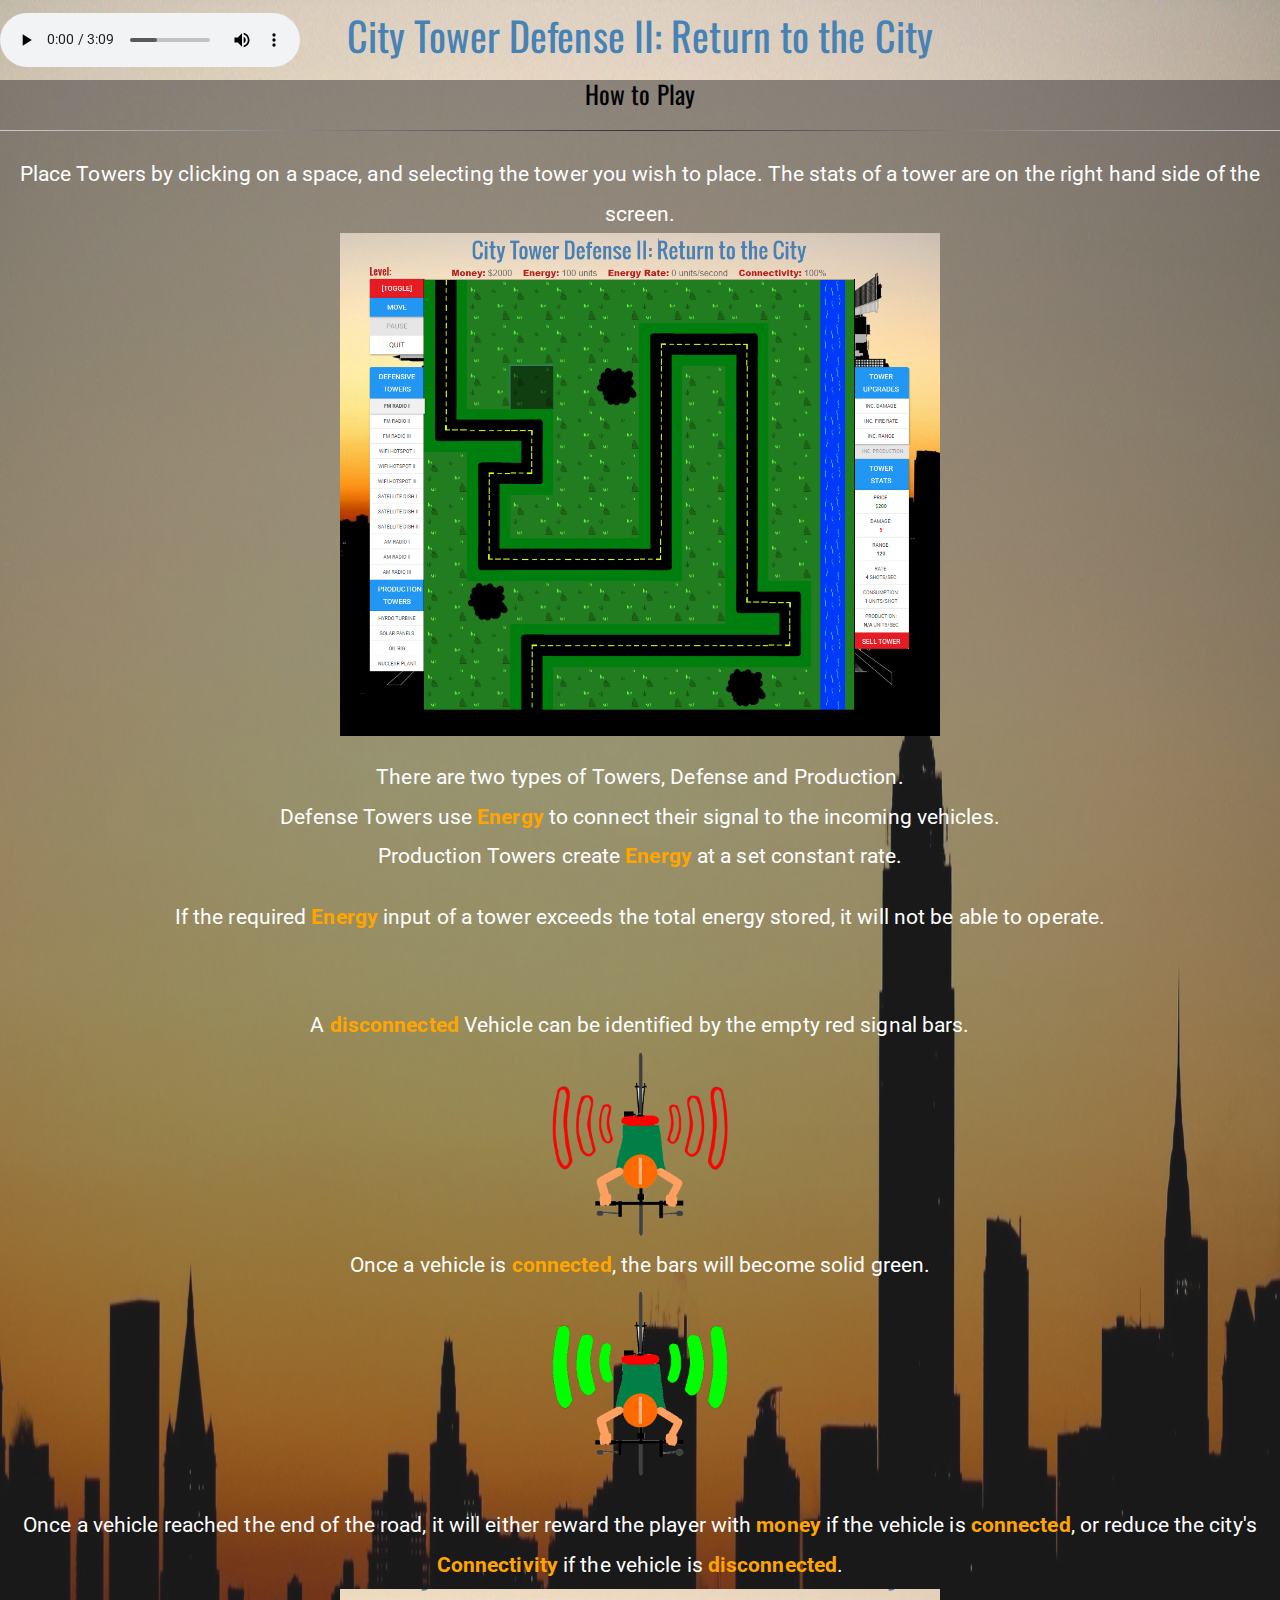
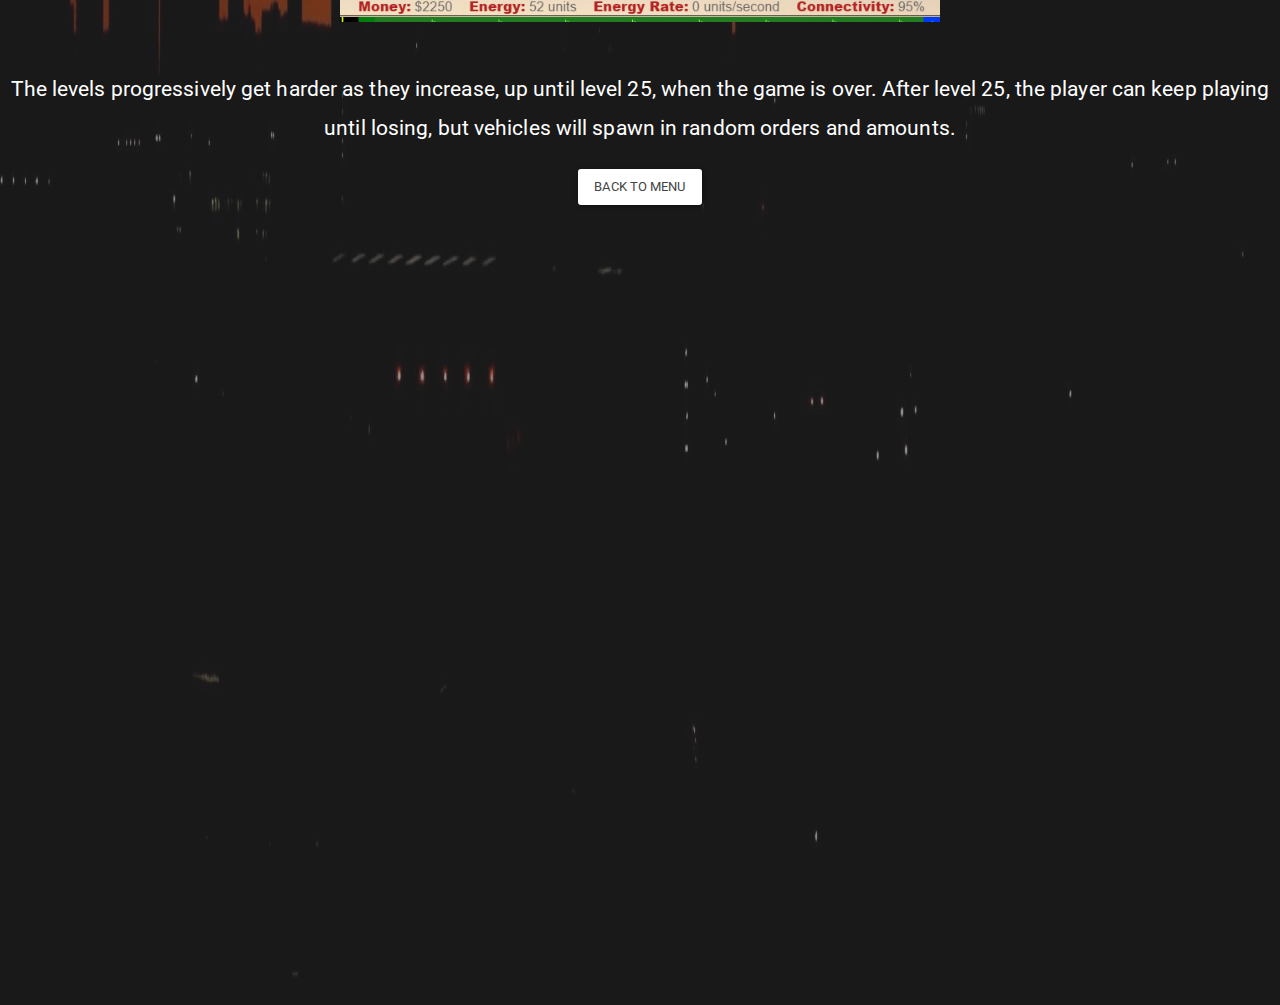
==== rules.html @ 8b81086a "Added Rules Page" ====
<!DOCTYPE HTML>
<html>
	<head>
		<!--<link rel="icon" href="favicon.ico">-->
		<title>CTD II: Return to the City</title>
		<script src="https://ajax.aspnetcdn.com/ajax/jQuery/jquery-1.11.3.min.js"></script>
		<link rel="stylesheet" type="text/css" href="bootstrap.min.css">
		<link href='https://fonts.googleapis.com/css?family=Oswald:400,700' rel='stylesheet' type='text/css'>
		<link rel="stylesheet" type="text/css" href="gameStyle.css">
		<!-- SCRIPTS -->
		<script type="text/javascript" src="fabric.min.js"></script>
		
		<script>
			
		</script>
		
	</head>
	<body onload="initialize();" style = "background-image: url('NYC.jpeg');background-size: 100% 100%;background-repeat: no-repeat;background-color:black;">
	<span style = "position:fixed;">
		<audio id = "music" controls autoplay loop src = "Music/elevator0.mp3"></audio><br />
		<!--<a href="#" onclick="nextSong();" class="btn btn-default">Next Song</a>-->
	</span>
	<h1>City Tower Defense II: Return to the City</h1>
	<div id="rulesbox" style = "background-image: url('blank.png');background-size: 80% 80%;background-repeat: no-repeat; background-color:rgba(50,50,50,.5);text-align:center;">
		<h2>How to Play</h2>
		<hr />
		<p class = "prules">Place Towers by clicking on a space, and selecting the tower you wish to place. The stats of a tower are
		 on the right hand side of the screen.<br /><img class = "rules" src = "rulesPics/rules1.png" /></p>
		<p class = "prules">There are two types of Towers, Defense and Production.<br /> Defense Towers use <b>Energy</b> to connect their
		 signal to the incoming vehicles.<br />Production Towers create <b>Energy</b> at a set constant rate.</p>
		<p class = "prules">If the required <b>Energy</b> input of a tower exceeds the total energy stored, it will not be able to operate.</p>
		 <br /><br />
		<p class = "prules">A <b>disconnected</b> Vehicle can be identified by the empty red signal bars.<br /><img class = "rules" src = "dirty/bike.png" style = "height: 200px;width:200px;" />
		<br />Once a vehicle is <b>connected</b>, the bars will become solid green.<br /><img class = "rules" src = "clean/bike.png" style = "height: 200px;width:200px;" /></p>
		<p class = "prules">Once a vehicle reached the end of the road, it will either reward the player with <b>money</b> if the vehicle is <b>connected</b>, 
		or reduce the city's <b>Connectivity</b> if the vehicle is <b>disconnected</b>.<br /><img class = "rules" src = "rulesPics/rules2.png" /></p><br />
		<p class = "prules">The levels progressively get harder as they increase, up until level 25, when the game is over. After level 25, the 
		player can keep playing until losing, but vehicles will spawn in random orders and amounts.</p>
		<a href="index.html"  class="btn btn-default" style = "margin:auto;">BACK TO MENU</a>
		
		
		
	
		
		<!--<div id = "infoBox"></div>-->
		<div class="alert alert-dismissible alert-danger" id = "infoBox">
		  <button type="button" class="close" onclick="dismissMessage();">&times;</button> <!--data-dismiss="alert"-->
		  <strong><span id = "infoBoxContent"></span></strong>
		</div>
		
		<h4 id = "levelCounter" class = "gameScreen">Level: <span id = "levelNumber"></span></h4>
		
		<canvas id="c" class = "gameScreen" width="800" height="800"></canvas>
		
	</div>	
	</body>
	<!--<script type="text/javascript" src="preLoader.js"></script>-->
		<script type="text/javascript" src="Objects.js"></script>
		<script type="text/javascript" src="Maps.js"></script>
		<script type="text/javascript" src="mapGrid.js"></script>
		<script type="text/javascript" src="Towers.js"></script>
		<script type="text/javascript" src="vehicles.js"></script>
		<script type="text/javascript" src="canvasTesting.js"></script>
		<script type="text/javascript" src="Game.js"></script>
		<script type="text/javascript" src="levels.js"></script>
		<script type="text/javascript" src="hudInfo.js"></script>
		
</html>
---- gameStyle.css ----
body
{
	overflow: scroll;
}

.mapPics
{
	margin:0 auto;
	width: 200px;
}

.rules
{
	width: 600px;
}
.prules
{
	color: white;
	font-size: 16pt;
}
b
{
	color:orange;
}

#contentFrame
{
	margin: auto;
	padding: 0px;
	border: 5px solid black;
	border-radius:1%;
	background:cornflowerblue;
	top: 107px;
	position: absolute;
	left: 50%;	
  	margin-left: -400px;
}

.gameScreen
{
	display:none;
}

.btn-group-vertical
{
	display:none;
	position: absolute;
  	left:0px;
}

.towers
{
	font-size:9px;
}

.towers:hover
{
	font-weight:800;
}

#mainMenuBtns
{
	/*position:relative;*/
	/*margin:0 auto;*/
	/*width:200px;*/
	margin-top:50px;
}

#mainBtn:hover
{
	font-weight:800;
}

hr {
    border: 0;
    height: 1px;
    background: #333;
    background-image: linear-gradient(to right, #ccc, #333, #ccc);
}

#infoBox
{
	display:none;
	position:absolute;
	z-index: 3;
	top:0px;
	left:670px;
}

#infoBoxContent
{
	font-family: inherit;
	color: inherit;
}

.canvas-container
{
    margin:0 auto;
}

canvas 
{
	position:absolute;
    border: thin solid black;
    display: block;
    padding: 0;
    left:100px;
    margin-top: 20px;
}

#container
{
	position:relative;
	width:1000px;
	margin: 0 auto;
}

#HUD_CONTAINER
{
	z-index: 10;
	text-align:center;
	position: absolute;
	top: 50px;
	width: 800px;
	left: 100px;	
}

.HUD
{
	padding: 0px 10px;
	font-family: helvetica;
	font-size:16px; 
}

#levelCounter
{
	position:absolute;
	margin-top:-3px;
	margin-left:auto;
}

.bold
{
	color: firebrick;
	font-weight: 800;
}

h1
{
	margin-top:1%;
	text-align:center;
	font-family:'Oswald', sans-serif;
	font-size:40px;
	color:steelblue;
}

h2
{
	text-align:center;
	font-family:'Oswald', sans-serif;
	font-size:25px;
	color:black;
	/*border-bottom: 2px solid black;*/
}

h3
{
	text-align:center;
	font-family:calibri;
	font-size:18px;
	color:black;
	margin-bottom:8px;
}

h4
{
	margin-top:-15px;
	text-align:center;
	font-family:'Oswald';
	font-size:18px;
	color:firebrick;
	font-weight:600;
}

.beta
{
	color:lightgray;
}

#menu
{
    /*border:solid thin black;*/
    top:8.9%;
    width:102px;
    background:rgba(255,255,255,1);
}

#shopMenu
{
    display:none;
    top:28%;
    width:102px;
    background:rgba(255,255,255,1);
}

#upgradeMenu
{
	display:none;
    top:28%;
    width:102px;
    left:initial;
    right:0px;
    background:rgba(255,255,255,1);
}

#sellPrice
{
	color:green;
}

#dmg
{
	color:red;
}

.sell
{
	height:30px;
	font-size:12px;
}

.shop-stats
{
	font-size:9px;
}

.shop-label:hover
{
	cursor:default;
}

.towerButtons
{
	width:70%;
	border-radius:2px;
	margin:5px auto;
}
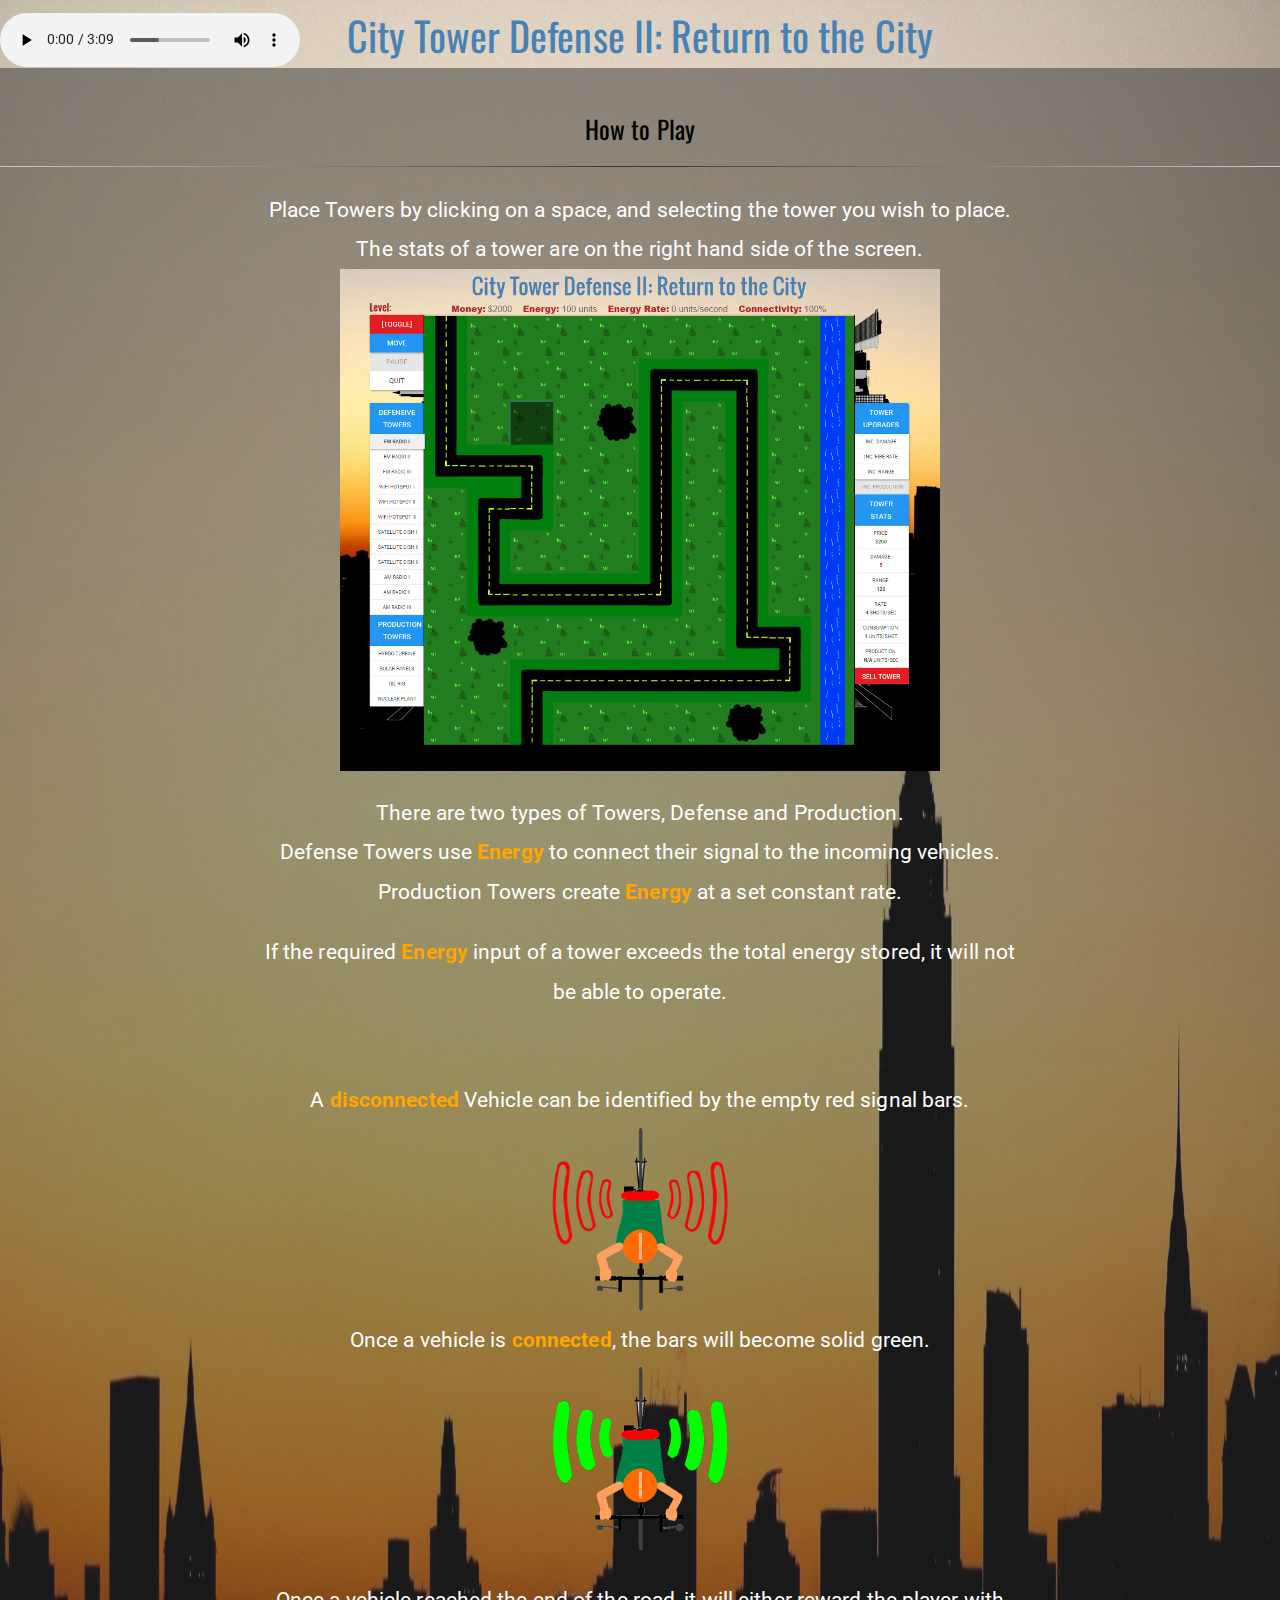
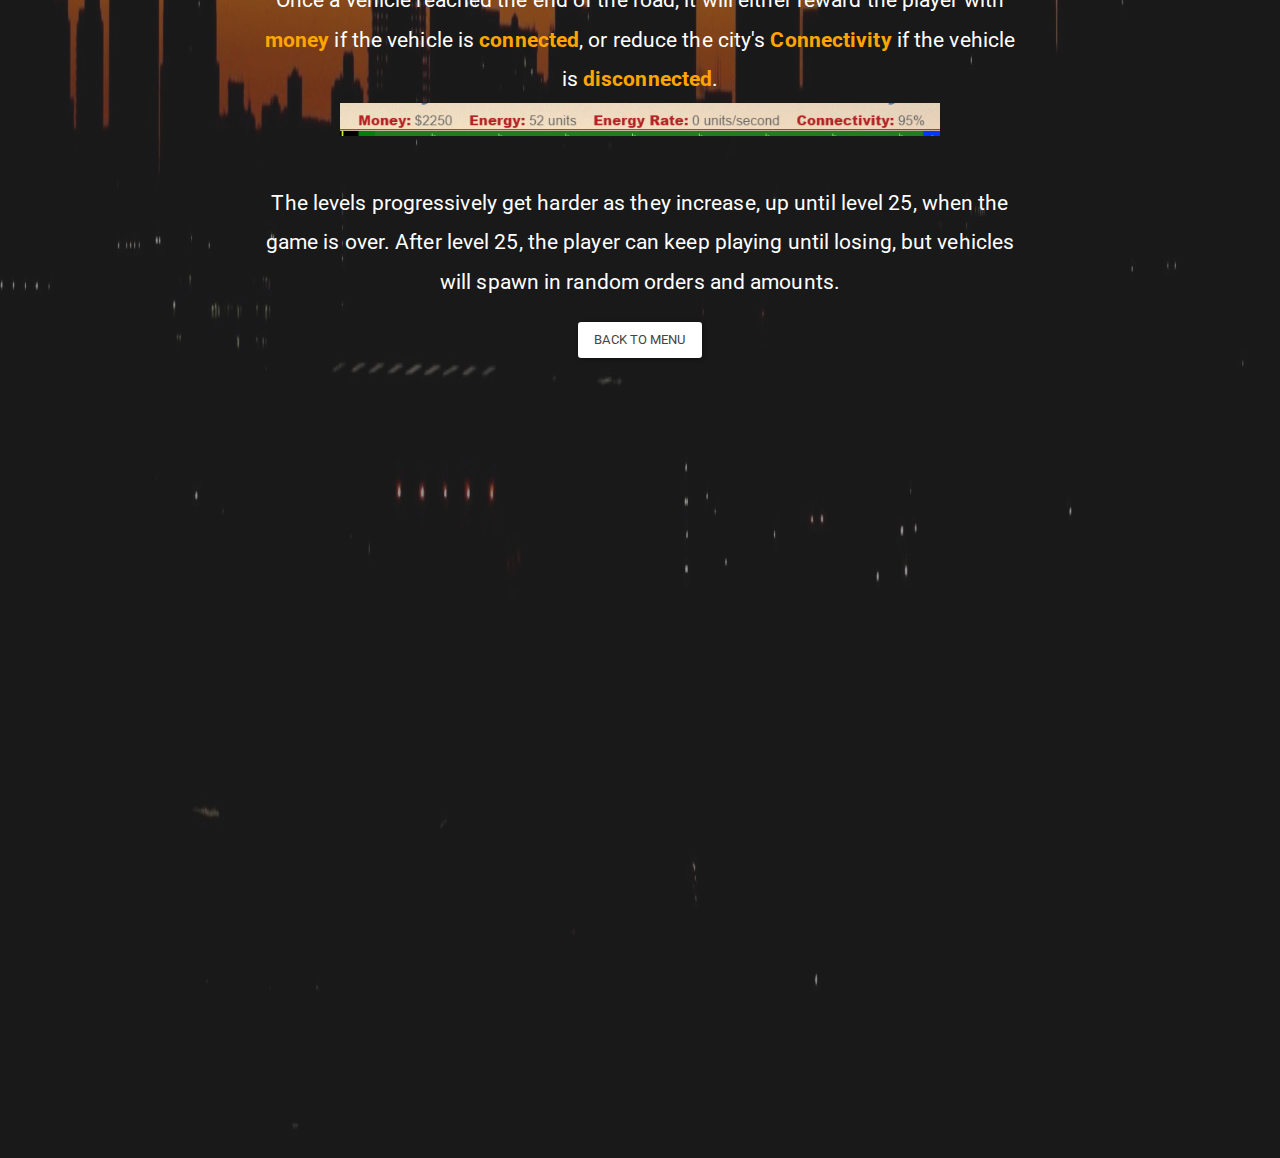
==== commit f1e4bfc9: "Line Break Added" ====
--- a/rules.html
+++ b/rules.html
@@ -22,6 +22,7 @@
 	</span>
 	<h1>City Tower Defense II: Return to the City</h1>
 	<div id="rulesbox" style = "background-image: url('blank.png');background-size: 80% 80%;background-repeat: no-repeat; background-color:rgba(50,50,50,.5);text-align:center;">
+		<br />
 		<h2>How to Play</h2>
 		<hr />
 		<p class = "prules">Place Towers by clicking on a space, and selecting the tower you wish to place. The stats of a tower are
@@ -65,4 +66,4 @@
 		<script type="text/javascript" src="levels.js"></script>
 		<script type="text/javascript" src="hudInfo.js"></script>
 		
-</html>+</html>
--- a/gameStyle.css
+++ b/gameStyle.css
@@ -17,6 +17,8 @@
 {
 	color: white;
 	font-size: 16pt;
+	margin-left:20%;
+	margin-right:20%;
 }
 b
 {
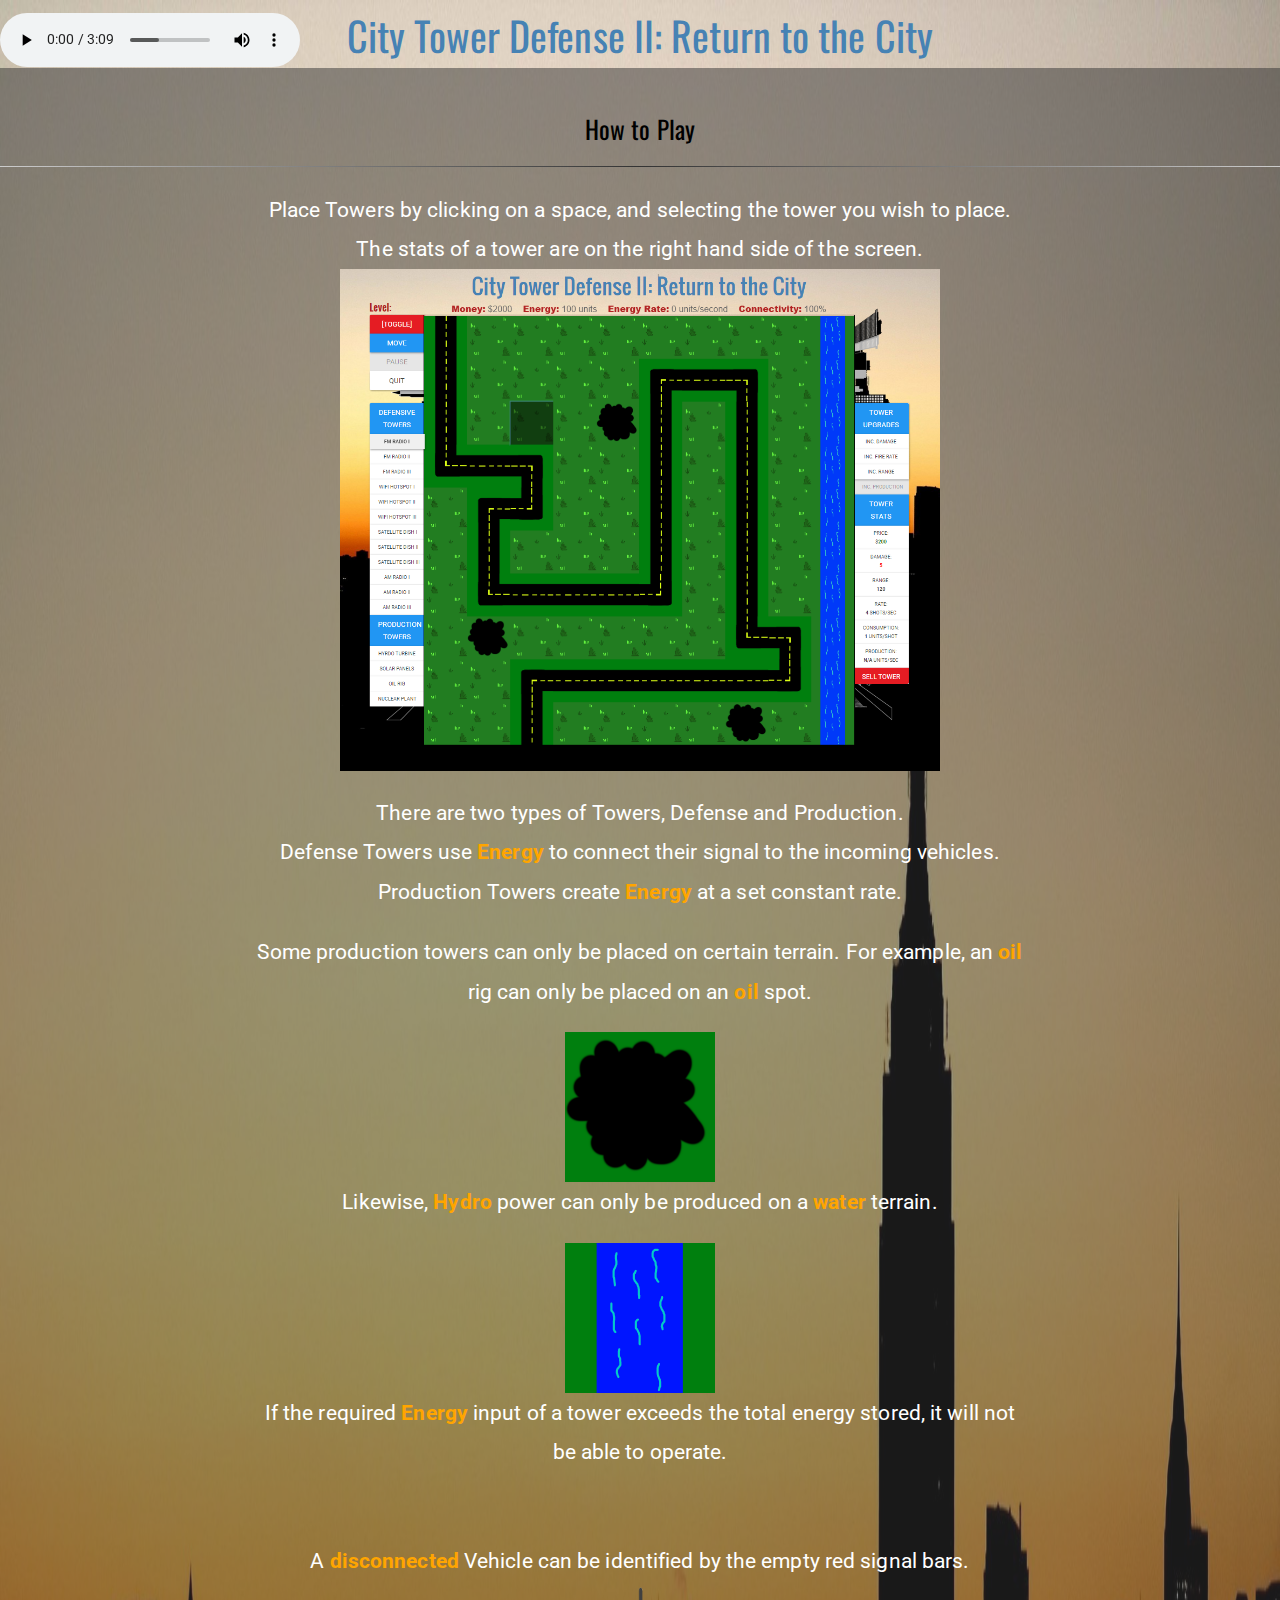
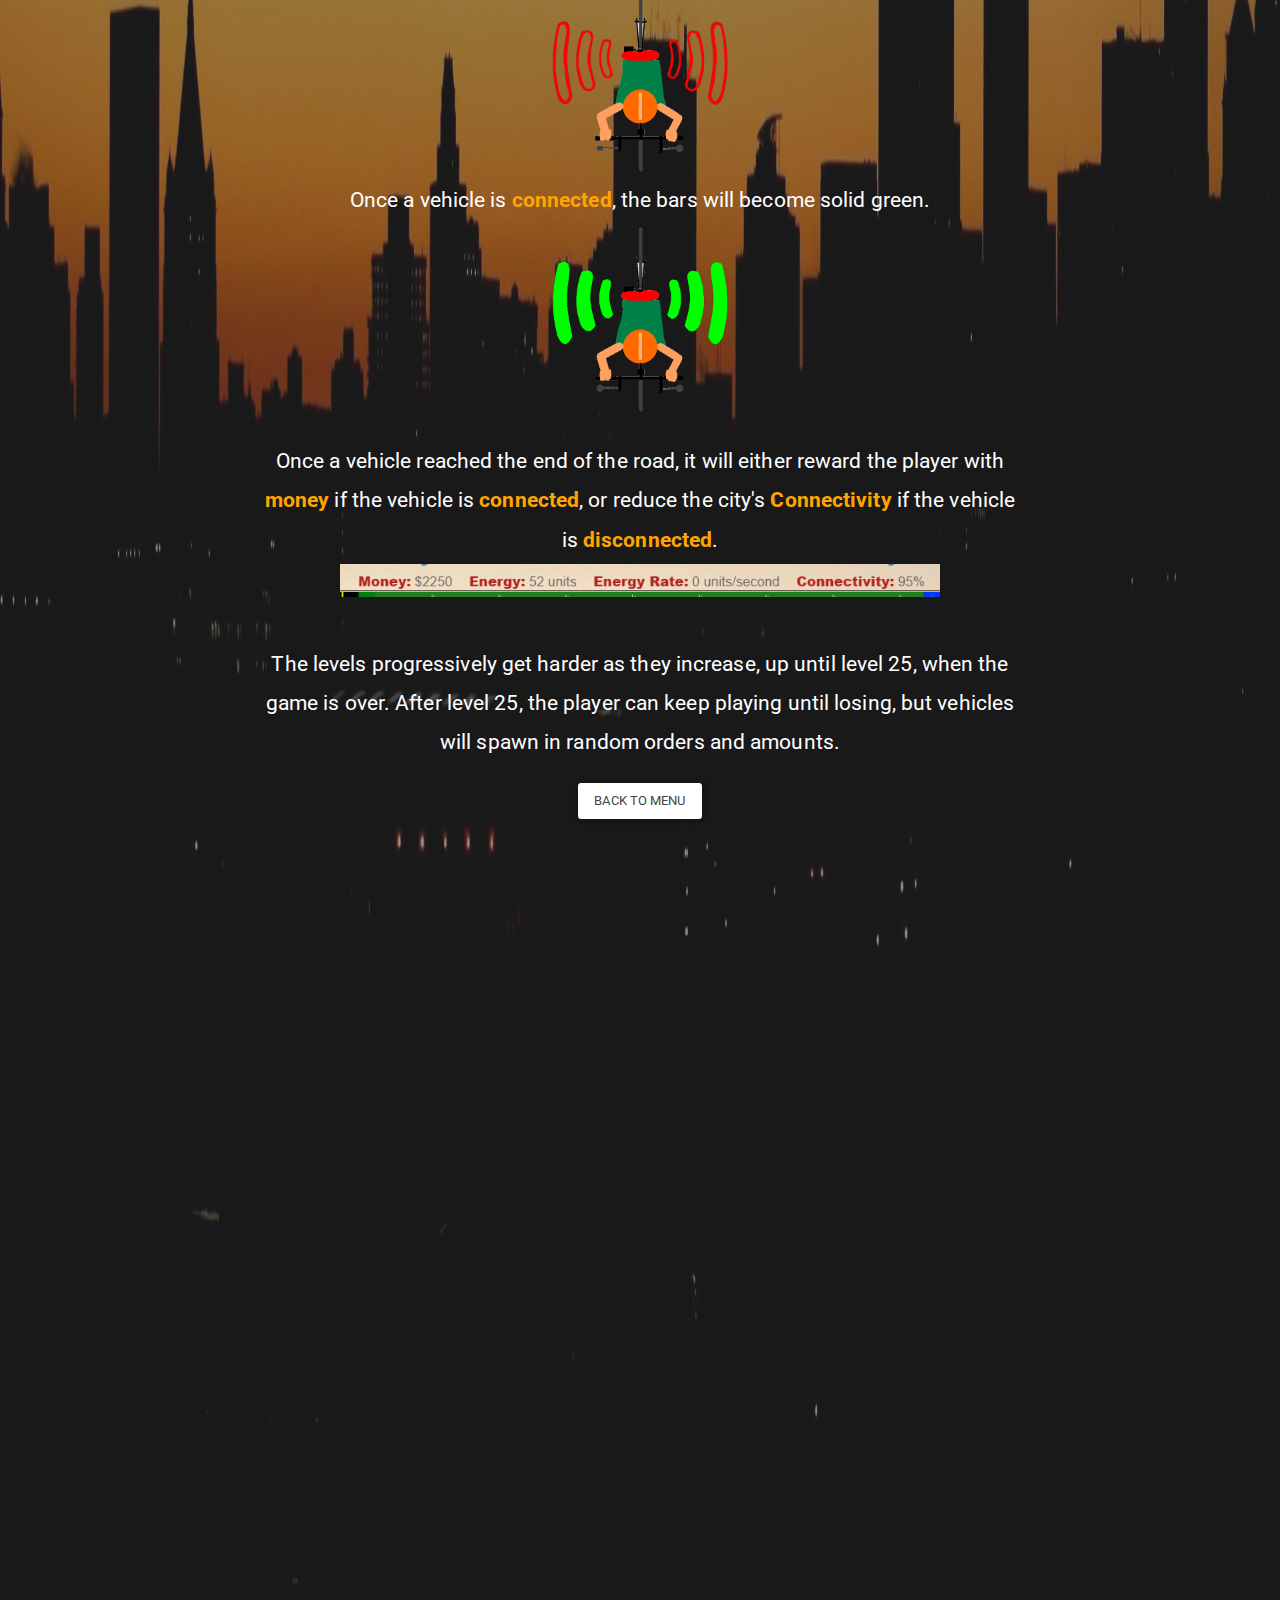
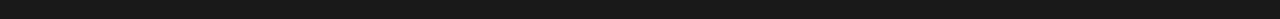
==== commit c3b266ee: "Updated rules with terrain types" ====
--- a/rules.html
+++ b/rules.html
@@ -29,6 +29,9 @@
 		 on the right hand side of the screen.<br /><img class = "rules" src = "rulesPics/rules1.png" /></p>
 		<p class = "prules">There are two types of Towers, Defense and Production.<br /> Defense Towers use <b>Energy</b> to connect their
 		 signal to the incoming vehicles.<br />Production Towers create <b>Energy</b> at a set constant rate.</p>
+		<p class = "prules">Some production towers can only be placed on certain terrain. For example, an <b>oil</b> rig can only be placed on 
+		an <b>oil</b> spot.</p><img class = "rules" src = "terrain/oil.png" style = "height:150px;width:150px;"/><br />
+		<p class = "prules">Likewise, <b>Hydro</b> power can only be produced on a <b>water</b> terrain.</p><img class = "rules" src = "terrain/water.png" style = "height:150px;width:150px;"/><br />
 		<p class = "prules">If the required <b>Energy</b> input of a tower exceeds the total energy stored, it will not be able to operate.</p>
 		 <br /><br />
 		<p class = "prules">A <b>disconnected</b> Vehicle can be identified by the empty red signal bars.<br /><img class = "rules" src = "dirty/bike.png" style = "height: 200px;width:200px;" />
@@ -66,4 +69,4 @@
 		<script type="text/javascript" src="levels.js"></script>
 		<script type="text/javascript" src="hudInfo.js"></script>
 		
-</html>
+</html>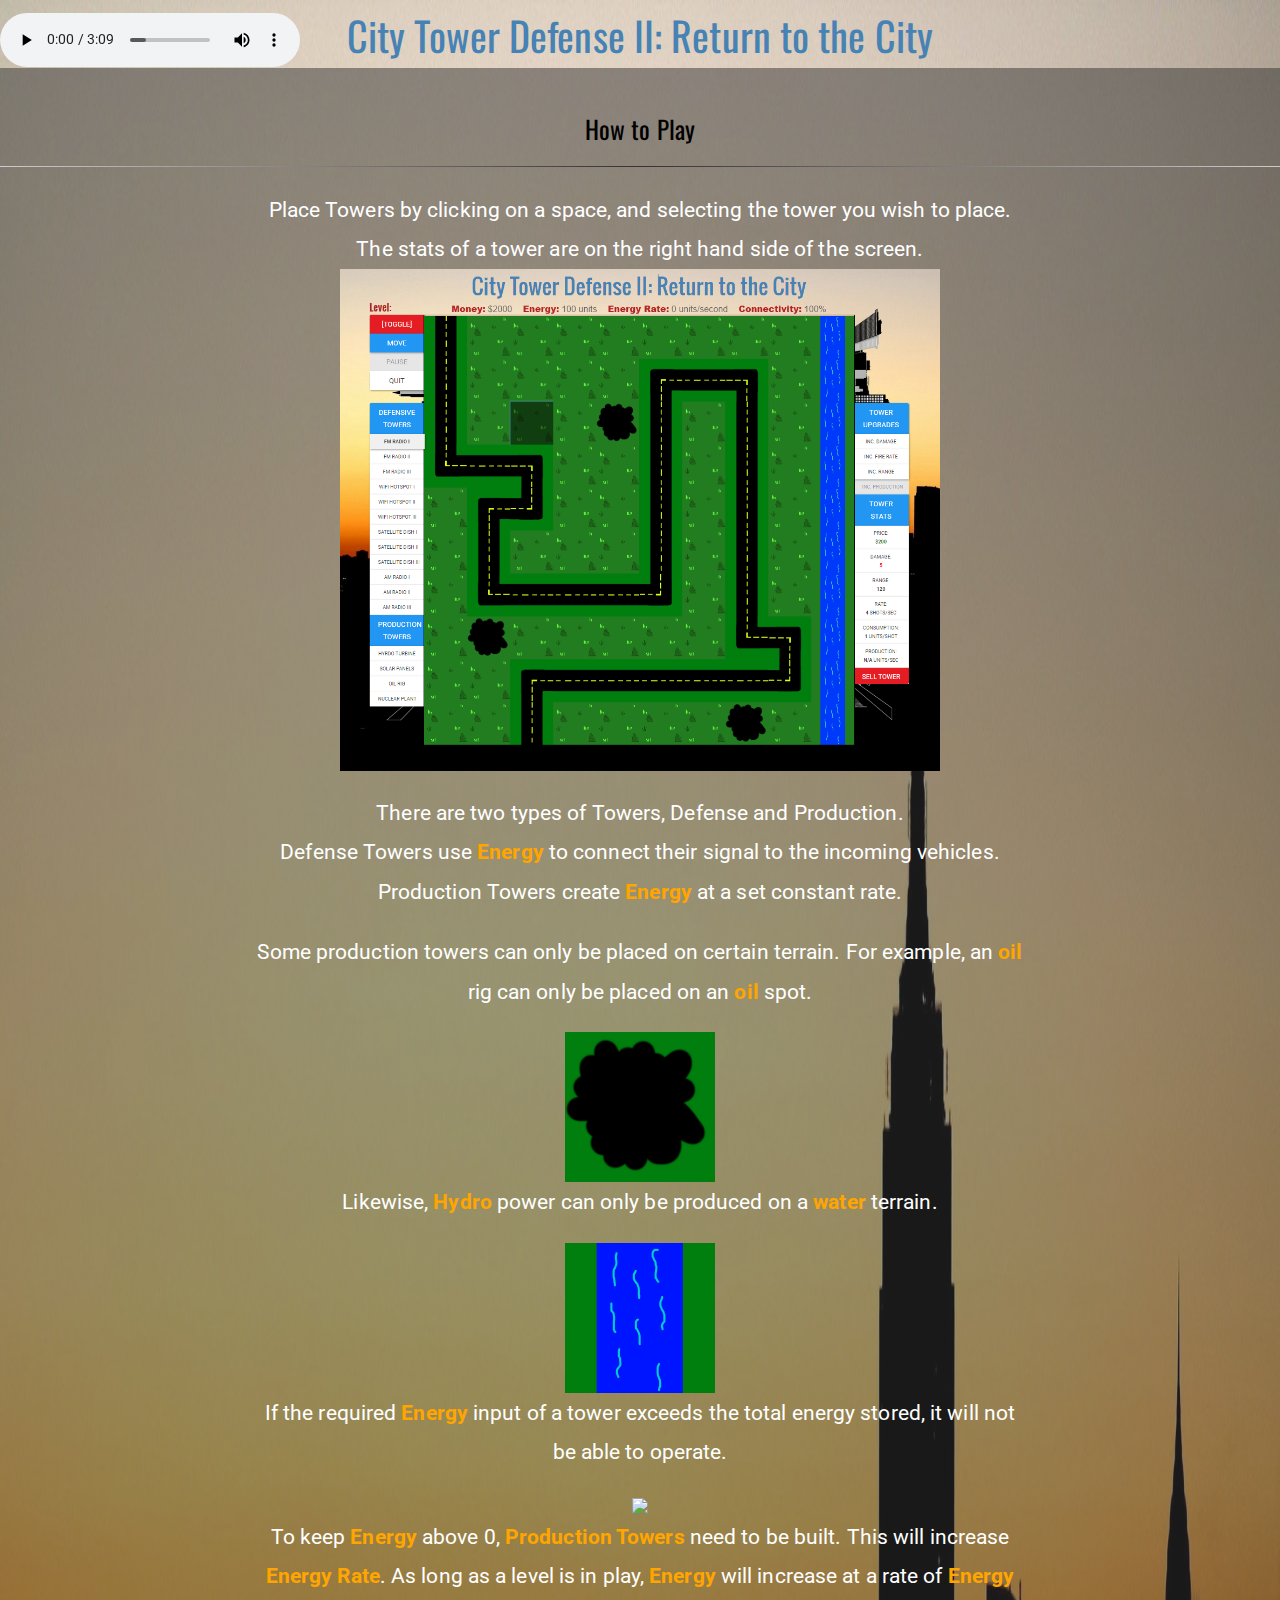
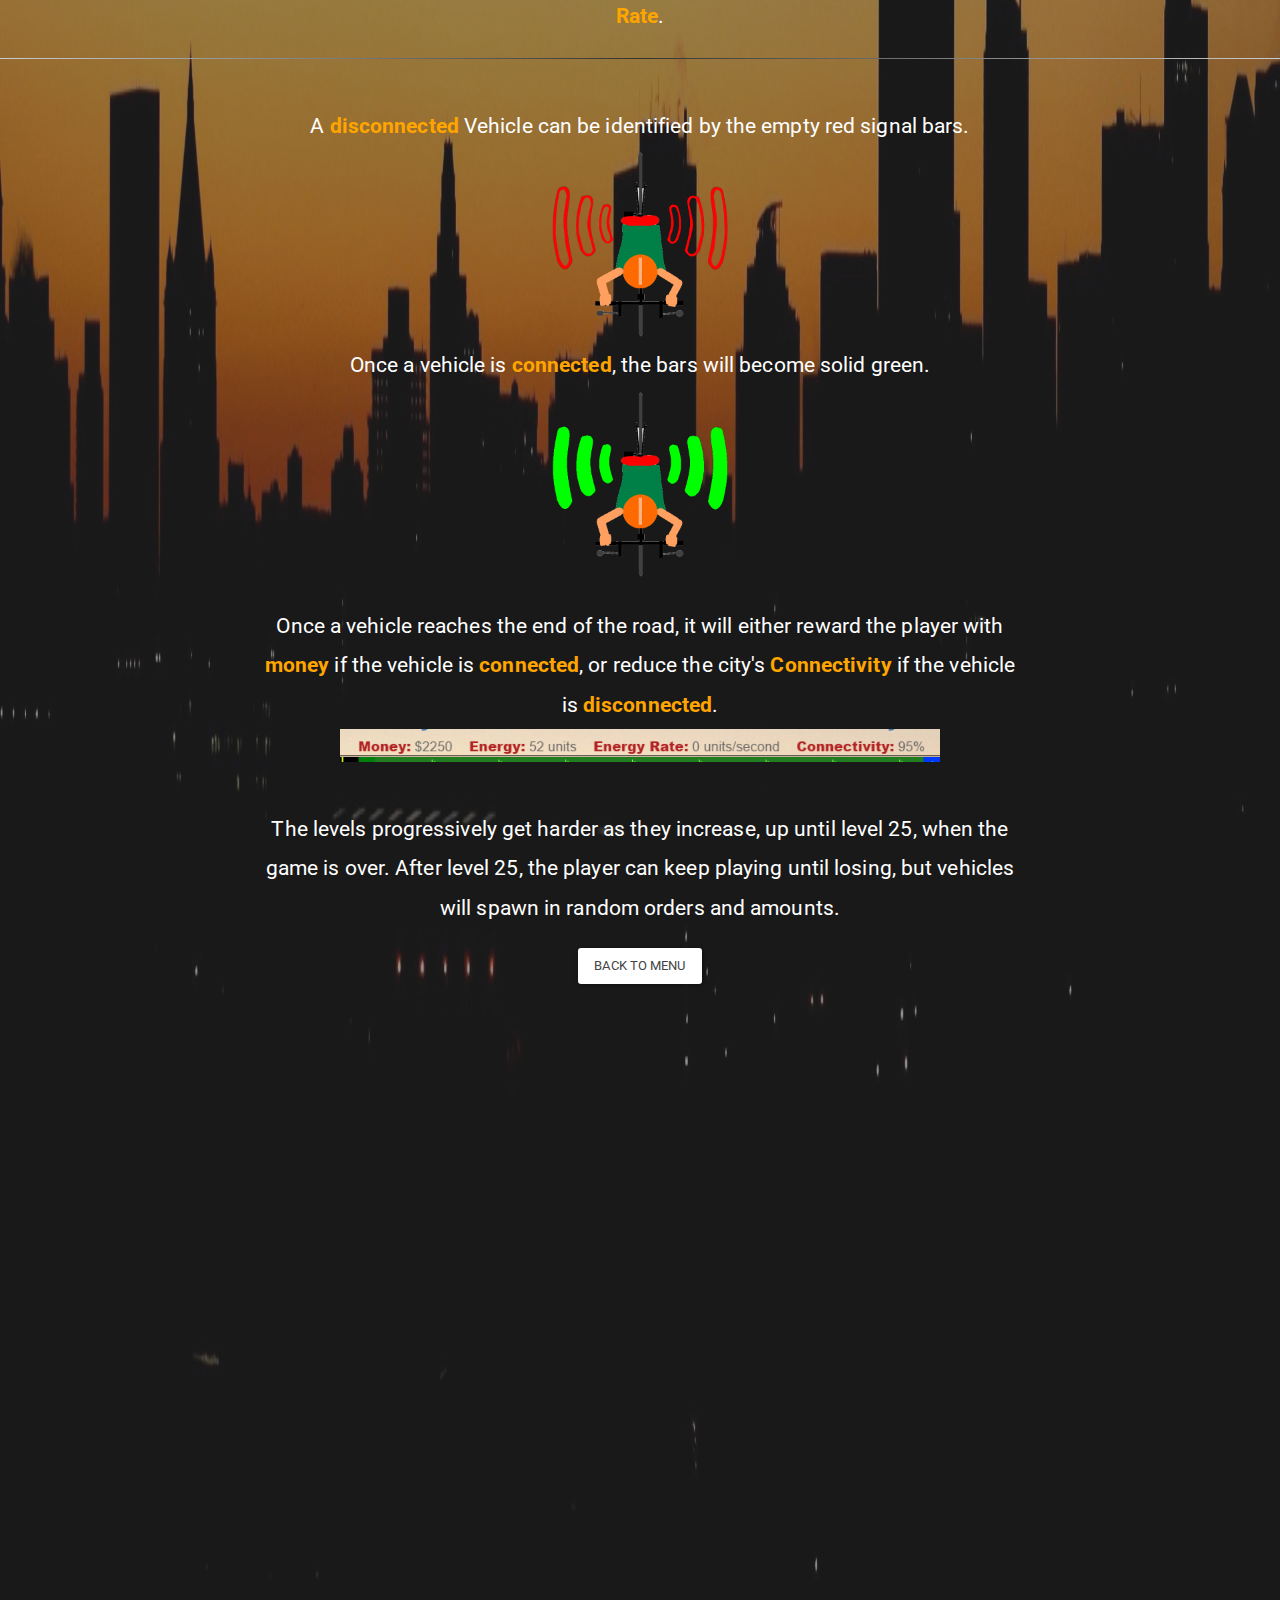
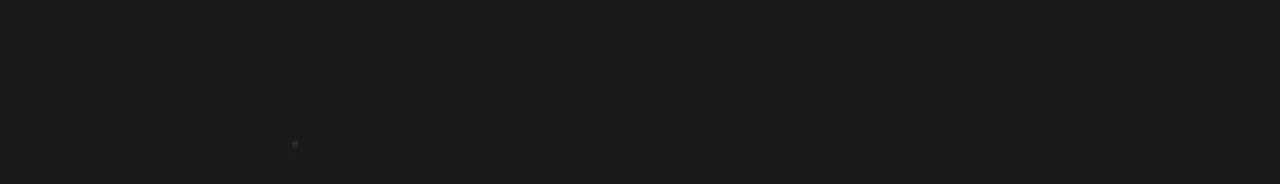
==== commit 79677da7: "Updated Rules" ====
--- a/rules.html
+++ b/rules.html
@@ -1,72 +1,75 @@
-<!DOCTYPE HTML>
-<html>
-	<head>
-		<!--<link rel="icon" href="favicon.ico">-->
-		<title>CTD II: Return to the City</title>
-		<script src="https://ajax.aspnetcdn.com/ajax/jQuery/jquery-1.11.3.min.js"></script>
-		<link rel="stylesheet" type="text/css" href="bootstrap.min.css">
-		<link href='https://fonts.googleapis.com/css?family=Oswald:400,700' rel='stylesheet' type='text/css'>
-		<link rel="stylesheet" type="text/css" href="gameStyle.css">
-		<!-- SCRIPTS -->
-		<script type="text/javascript" src="fabric.min.js"></script>
-		
-		<script>
-			
-		</script>
-		
-	</head>
-	<body onload="initialize();" style = "background-image: url('NYC.jpeg');background-size: 100% 100%;background-repeat: no-repeat;background-color:black;">
-	<span style = "position:fixed;">
-		<audio id = "music" controls autoplay loop src = "Music/elevator0.mp3"></audio><br />
-		<!--<a href="#" onclick="nextSong();" class="btn btn-default">Next Song</a>-->
-	</span>
-	<h1>City Tower Defense II: Return to the City</h1>
-	<div id="rulesbox" style = "background-image: url('blank.png');background-size: 80% 80%;background-repeat: no-repeat; background-color:rgba(50,50,50,.5);text-align:center;">
-		<br />
-		<h2>How to Play</h2>
-		<hr />
-		<p class = "prules">Place Towers by clicking on a space, and selecting the tower you wish to place. The stats of a tower are
-		 on the right hand side of the screen.<br /><img class = "rules" src = "rulesPics/rules1.png" /></p>
-		<p class = "prules">There are two types of Towers, Defense and Production.<br /> Defense Towers use <b>Energy</b> to connect their
-		 signal to the incoming vehicles.<br />Production Towers create <b>Energy</b> at a set constant rate.</p>
-		<p class = "prules">Some production towers can only be placed on certain terrain. For example, an <b>oil</b> rig can only be placed on 
-		an <b>oil</b> spot.</p><img class = "rules" src = "terrain/oil.png" style = "height:150px;width:150px;"/><br />
-		<p class = "prules">Likewise, <b>Hydro</b> power can only be produced on a <b>water</b> terrain.</p><img class = "rules" src = "terrain/water.png" style = "height:150px;width:150px;"/><br />
-		<p class = "prules">If the required <b>Energy</b> input of a tower exceeds the total energy stored, it will not be able to operate.</p>
-		 <br /><br />
-		<p class = "prules">A <b>disconnected</b> Vehicle can be identified by the empty red signal bars.<br /><img class = "rules" src = "dirty/bike.png" style = "height: 200px;width:200px;" />
-		<br />Once a vehicle is <b>connected</b>, the bars will become solid green.<br /><img class = "rules" src = "clean/bike.png" style = "height: 200px;width:200px;" /></p>
-		<p class = "prules">Once a vehicle reached the end of the road, it will either reward the player with <b>money</b> if the vehicle is <b>connected</b>, 
-		or reduce the city's <b>Connectivity</b> if the vehicle is <b>disconnected</b>.<br /><img class = "rules" src = "rulesPics/rules2.png" /></p><br />
-		<p class = "prules">The levels progressively get harder as they increase, up until level 25, when the game is over. After level 25, the 
-		player can keep playing until losing, but vehicles will spawn in random orders and amounts.</p>
-		<a href="index.html"  class="btn btn-default" style = "margin:auto;">BACK TO MENU</a>
-		
-		
-		
-	
-		
-		<!--<div id = "infoBox"></div>-->
-		<div class="alert alert-dismissible alert-danger" id = "infoBox">
-		  <button type="button" class="close" onclick="dismissMessage();">&times;</button> <!--data-dismiss="alert"-->
-		  <strong><span id = "infoBoxContent"></span></strong>
-		</div>
-		
-		<h4 id = "levelCounter" class = "gameScreen">Level: <span id = "levelNumber"></span></h4>
-		
-		<canvas id="c" class = "gameScreen" width="800" height="800"></canvas>
-		
-	</div>	
-	</body>
-	<!--<script type="text/javascript" src="preLoader.js"></script>-->
-		<script type="text/javascript" src="Objects.js"></script>
-		<script type="text/javascript" src="Maps.js"></script>
-		<script type="text/javascript" src="mapGrid.js"></script>
-		<script type="text/javascript" src="Towers.js"></script>
-		<script type="text/javascript" src="vehicles.js"></script>
-		<script type="text/javascript" src="canvasTesting.js"></script>
-		<script type="text/javascript" src="Game.js"></script>
-		<script type="text/javascript" src="levels.js"></script>
-		<script type="text/javascript" src="hudInfo.js"></script>
-		
+<!DOCTYPE HTML>
+<html>
+	<head>
+		<!--<link rel="icon" href="favicon.ico">-->
+		<title>CTD II: Return to the City</title>
+		<script src="https://ajax.aspnetcdn.com/ajax/jQuery/jquery-1.11.3.min.js"></script>
+		<link rel="stylesheet" type="text/css" href="bootstrap.min.css">
+		<link href='https://fonts.googleapis.com/css?family=Oswald:400,700' rel='stylesheet' type='text/css'>
+		<link rel="stylesheet" type="text/css" href="gameStyle.css">
+		<!-- SCRIPTS -->
+		<script type="text/javascript" src="fabric.min.js"></script>
+		
+		<script>
+			
+		</script>
+		
+	</head>
+	<body onload="initialize();" style = "background-image: url('NYC.jpeg');background-size: 100% 100%;background-repeat: no-repeat;background-color:black;">
+	<span style = "position:fixed;">
+		<audio id = "music" controls autoplay loop src = "Music/elevator0.mp3"></audio><br />
+		<!--<a href="#" onclick="nextSong();" class="btn btn-default">Next Song</a>-->
+	</span>
+	<h1>City Tower Defense II: Return to the City</h1>
+	<div id="rulesbox" style = "background-image: url('blank.png');background-size: 80% 80%;background-repeat: no-repeat; background-color:rgba(50,50,50,.5);text-align:center;">
+		<br />
+		<h2>How to Play</h2>
+		<hr />
+		<p class = "prules">Place Towers by clicking on a space, and selecting the tower you wish to place. The stats of a tower are
+		 on the right hand side of the screen.<br /><img class = "rules" src = "rulesPics/rules1.png" /></p>
+		<p class = "prules">There are two types of Towers, Defense and Production.<br /> Defense Towers use <b>Energy</b> to connect their
+		 signal to the incoming vehicles.<br />Production Towers create <b>Energy</b> at a set constant rate.</p>
+		<p class = "prules">Some production towers can only be placed on certain terrain. For example, an <b>oil</b> rig can only be placed on 
+		an <b>oil</b> spot.</p><img class = "rules" src = "terrain/oil.png" style = "height:150px;width:150px;"/><br />
+		<p class = "prules">Likewise, <b>Hydro</b> power can only be produced on a <b>water</b> terrain.</p><img class = "rules" src = "terrain/water.png" style = "height:150px;width:150px;"/><br />
+		<p class = "prules">If the required <b>Energy</b> input of a tower exceeds the total energy stored, it will not be able to operate.</p>
+		<img class = "rules" src = "rulesPics/rules3.png" />
+		<p class = "prules">To keep <b>Energy</b> above 0, <b>Production Towers</b> need to be built. This will increase <b>Energy Rate</b>. As long 
+		as a level is in play, <b>Energy</b> will increase at a rate of <b>Energy Rate</b>.</p>
+		<hr /><br />
+		<p class = "prules">A <b>disconnected</b> Vehicle can be identified by the empty red signal bars.<br /><img class = "rules" src = "dirty/bike.png" style = "height: 200px;width:200px;" />
+		<br />Once a vehicle is <b>connected</b>, the bars will become solid green.<br /><img class = "rules" src = "clean/bike.png" style = "height: 200px;width:200px;" /></p>
+		<p class = "prules">Once a vehicle reaches the end of the road, it will either reward the player with <b>money</b> if the vehicle is <b>connected</b>, 
+		or reduce the city's <b>Connectivity</b> if the vehicle is <b>disconnected</b>.<br /><img class = "rules" src = "rulesPics/rules2.png" /></p><br />
+		<p class = "prules">The levels progressively get harder as they increase, up until level 25, when the game is over. After level 25, the 
+		player can keep playing until losing, but vehicles will spawn in random orders and amounts.</p>
+		<a href="index.html"  class="btn btn-default" style = "margin:auto;">BACK TO MENU</a>
+		
+		
+		
+	
+		
+		<!--<div id = "infoBox"></div>-->
+		<div class="alert alert-dismissible alert-danger" id = "infoBox">
+		  <button type="button" class="close" onclick="dismissMessage();">&times;</button> <!--data-dismiss="alert"-->
+		  <strong><span id = "infoBoxContent"></span></strong>
+		</div>
+		
+		<h4 id = "levelCounter" class = "gameScreen">Level: <span id = "levelNumber"></span></h4>
+		
+		<canvas id="c" class = "gameScreen" width="800" height="800"></canvas>
+		
+	</div>	
+	</body>
+	<!--<script type="text/javascript" src="preLoader.js"></script>-->
+		<script type="text/javascript" src="Objects.js"></script>
+		<script type="text/javascript" src="Maps.js"></script>
+		<script type="text/javascript" src="mapGrid.js"></script>
+		<script type="text/javascript" src="Towers.js"></script>
+		<script type="text/javascript" src="vehicles.js"></script>
+		<script type="text/javascript" src="canvasTesting.js"></script>
+		<script type="text/javascript" src="Game.js"></script>
+		<script type="text/javascript" src="levels.js"></script>
+		<script type="text/javascript" src="hudInfo.js"></script>
+		
 </html>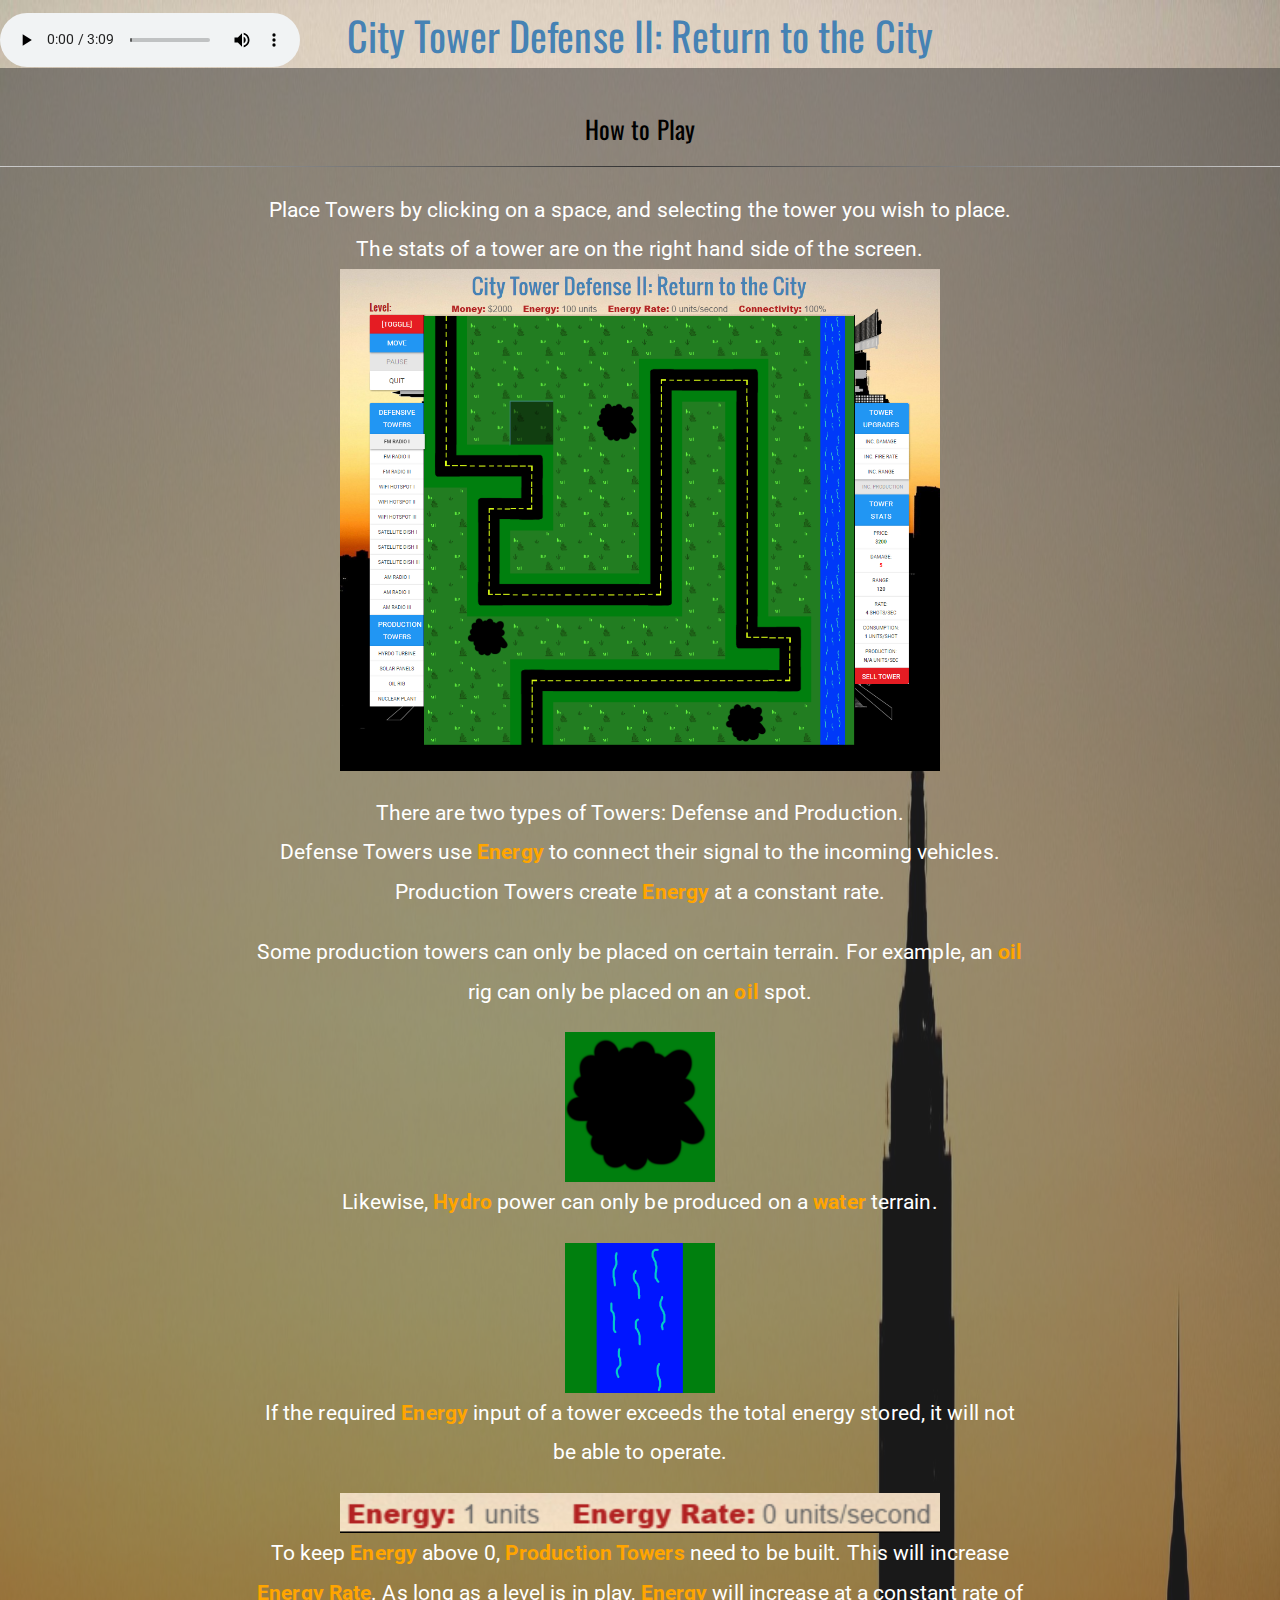
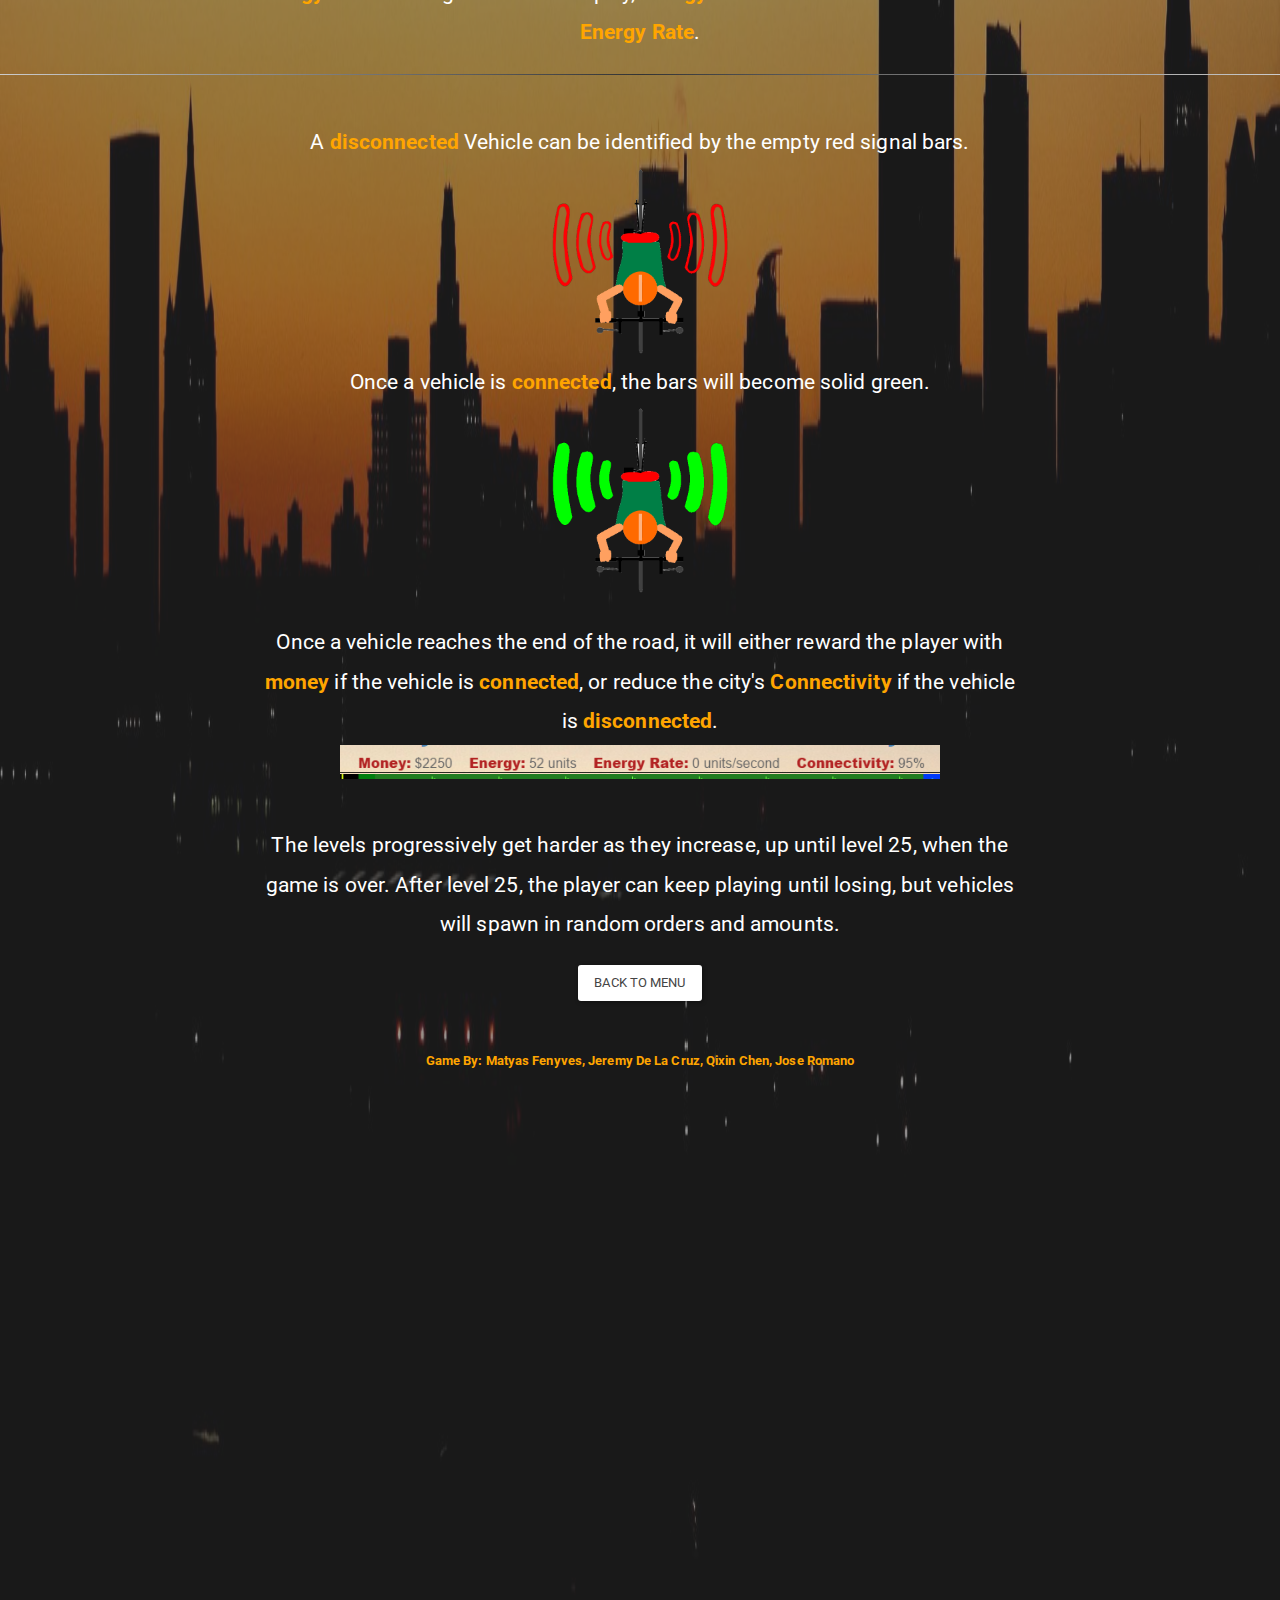
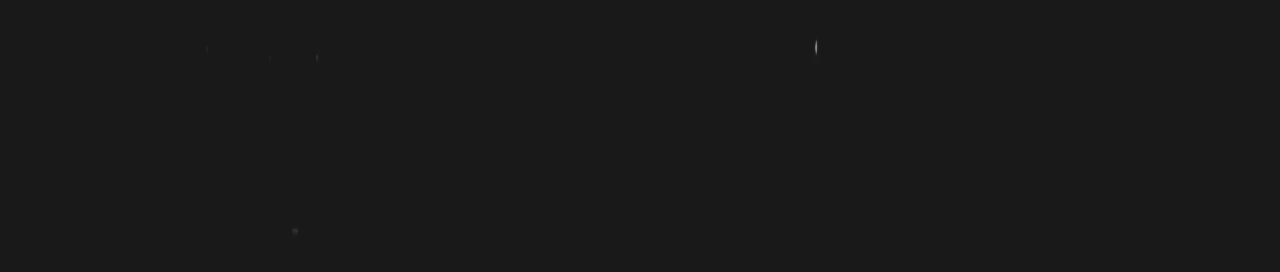
==== commit 9178f380: "Update" ====
--- a/rules.html
+++ b/rules.html
@@ -1,7 +1,6 @@
 <!DOCTYPE HTML>
 <html>
 	<head>
-		<!--<link rel="icon" href="favicon.ico">-->
 		<title>CTD II: Return to the City</title>
 		<script src="https://ajax.aspnetcdn.com/ajax/jQuery/jquery-1.11.3.min.js"></script>
 		<link rel="stylesheet" type="text/css" href="bootstrap.min.css">
@@ -18,7 +17,6 @@
 	<body onload="initialize();" style = "background-image: url('NYC.jpeg');background-size: 100% 100%;background-repeat: no-repeat;background-color:black;">
 	<span style = "position:fixed;">
 		<audio id = "music" controls autoplay loop src = "Music/elevator0.mp3"></audio><br />
-		<!--<a href="#" onclick="nextSong();" class="btn btn-default">Next Song</a>-->
 	</span>
 	<h1>City Tower Defense II: Return to the City</h1>
 	<div id="rulesbox" style = "background-image: url('blank.png');background-size: 80% 80%;background-repeat: no-repeat; background-color:rgba(50,50,50,.5);text-align:center;">
@@ -27,15 +25,15 @@
 		<hr />
 		<p class = "prules">Place Towers by clicking on a space, and selecting the tower you wish to place. The stats of a tower are
 		 on the right hand side of the screen.<br /><img class = "rules" src = "rulesPics/rules1.png" /></p>
-		<p class = "prules">There are two types of Towers, Defense and Production.<br /> Defense Towers use <b>Energy</b> to connect their
-		 signal to the incoming vehicles.<br />Production Towers create <b>Energy</b> at a set constant rate.</p>
+		<p class = "prules">There are two types of Towers: Defense and Production.<br /> Defense Towers use <b>Energy</b> to connect their
+		 signal to the incoming vehicles.<br />Production Towers create <b>Energy</b> at a constant rate.</p>
 		<p class = "prules">Some production towers can only be placed on certain terrain. For example, an <b>oil</b> rig can only be placed on 
 		an <b>oil</b> spot.</p><img class = "rules" src = "terrain/oil.png" style = "height:150px;width:150px;"/><br />
 		<p class = "prules">Likewise, <b>Hydro</b> power can only be produced on a <b>water</b> terrain.</p><img class = "rules" src = "terrain/water.png" style = "height:150px;width:150px;"/><br />
 		<p class = "prules">If the required <b>Energy</b> input of a tower exceeds the total energy stored, it will not be able to operate.</p>
 		<img class = "rules" src = "rulesPics/rules3.png" />
 		<p class = "prules">To keep <b>Energy</b> above 0, <b>Production Towers</b> need to be built. This will increase <b>Energy Rate</b>. As long 
-		as a level is in play, <b>Energy</b> will increase at a rate of <b>Energy Rate</b>.</p>
+		as a level is in play, <b>Energy</b> will increase at a constant rate of <b>Energy Rate</b>.</p>
 		<hr /><br />
 		<p class = "prules">A <b>disconnected</b> Vehicle can be identified by the empty red signal bars.<br /><img class = "rules" src = "dirty/bike.png" style = "height: 200px;width:200px;" />
 		<br />Once a vehicle is <b>connected</b>, the bars will become solid green.<br /><img class = "rules" src = "clean/bike.png" style = "height: 200px;width:200px;" /></p>
@@ -43,13 +41,14 @@
 		or reduce the city's <b>Connectivity</b> if the vehicle is <b>disconnected</b>.<br /><img class = "rules" src = "rulesPics/rules2.png" /></p><br />
 		<p class = "prules">The levels progressively get harder as they increase, up until level 25, when the game is over. After level 25, the 
 		player can keep playing until losing, but vehicles will spawn in random orders and amounts.</p>
-		<a href="index.html"  class="btn btn-default" style = "margin:auto;">BACK TO MENU</a>
+		<a href="index.html"  class="btn btn-default" style = "margin:auto;">BACK TO MENU</a><br /><br /><br />
+		<b>Game By: 
+		Matyas Fenyves, Jeremy De La Cruz, Qixin Chen, Jose Romano</b>
 		
 		
 		
 	
 		
-		<!--<div id = "infoBox"></div>-->
 		<div class="alert alert-dismissible alert-danger" id = "infoBox">
 		  <button type="button" class="close" onclick="dismissMessage();">&times;</button> <!--data-dismiss="alert"-->
 		  <strong><span id = "infoBoxContent"></span></strong>
@@ -61,7 +60,6 @@
 		
 	</div>	
 	</body>
-	<!--<script type="text/javascript" src="preLoader.js"></script>-->
 		<script type="text/javascript" src="Objects.js"></script>
 		<script type="text/javascript" src="Maps.js"></script>
 		<script type="text/javascript" src="mapGrid.js"></script>
